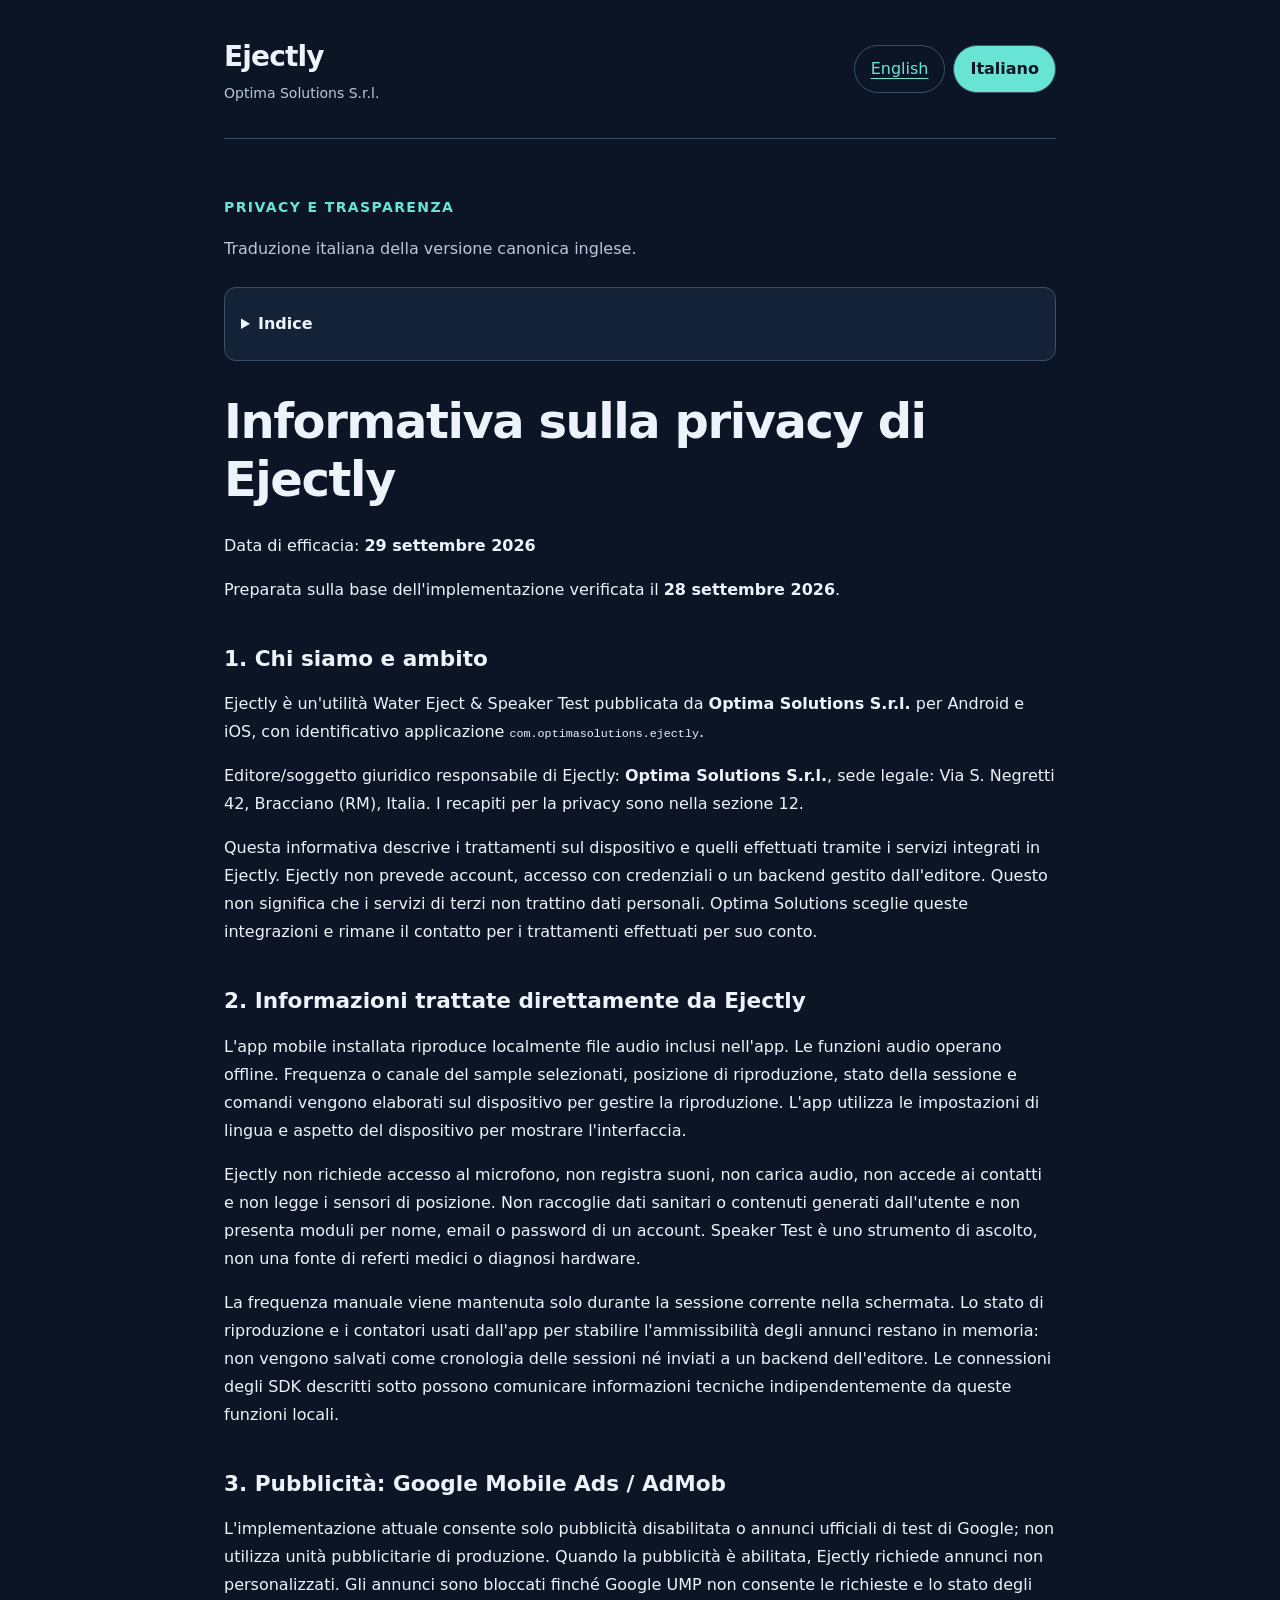
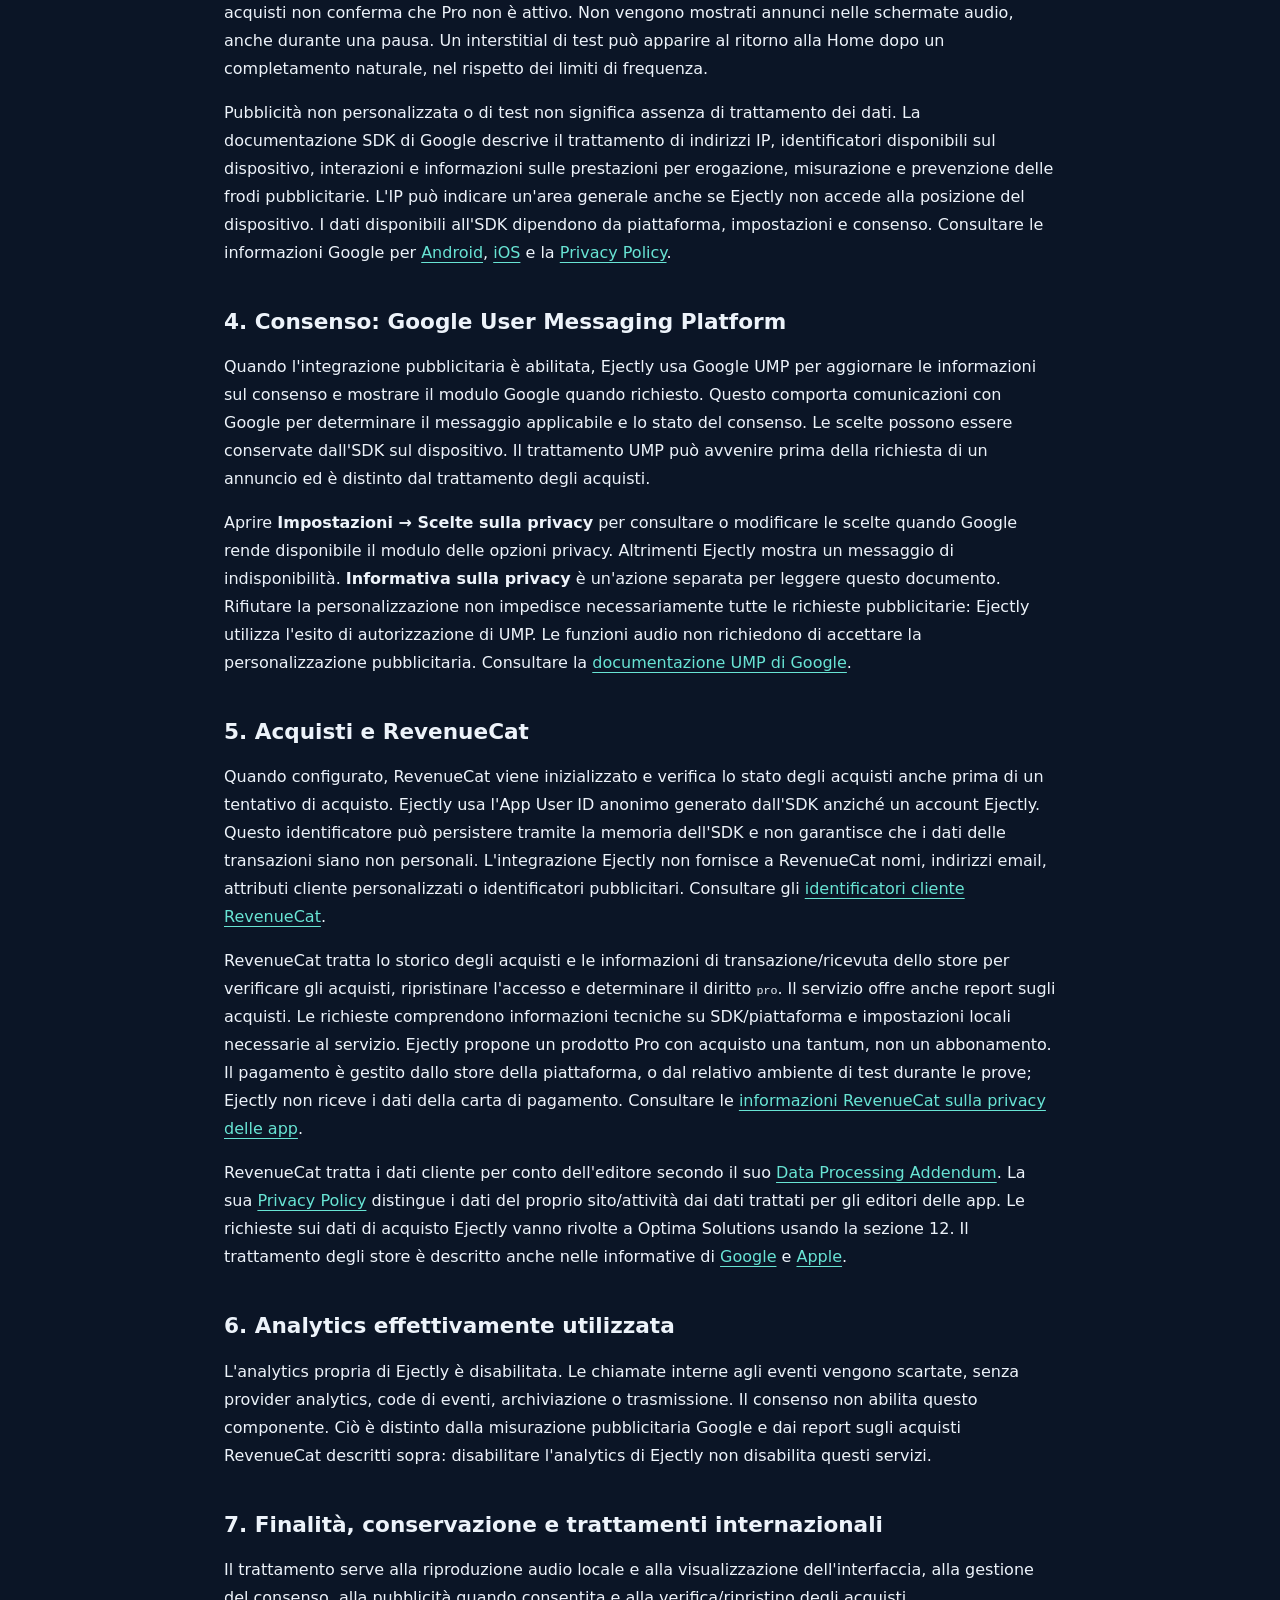
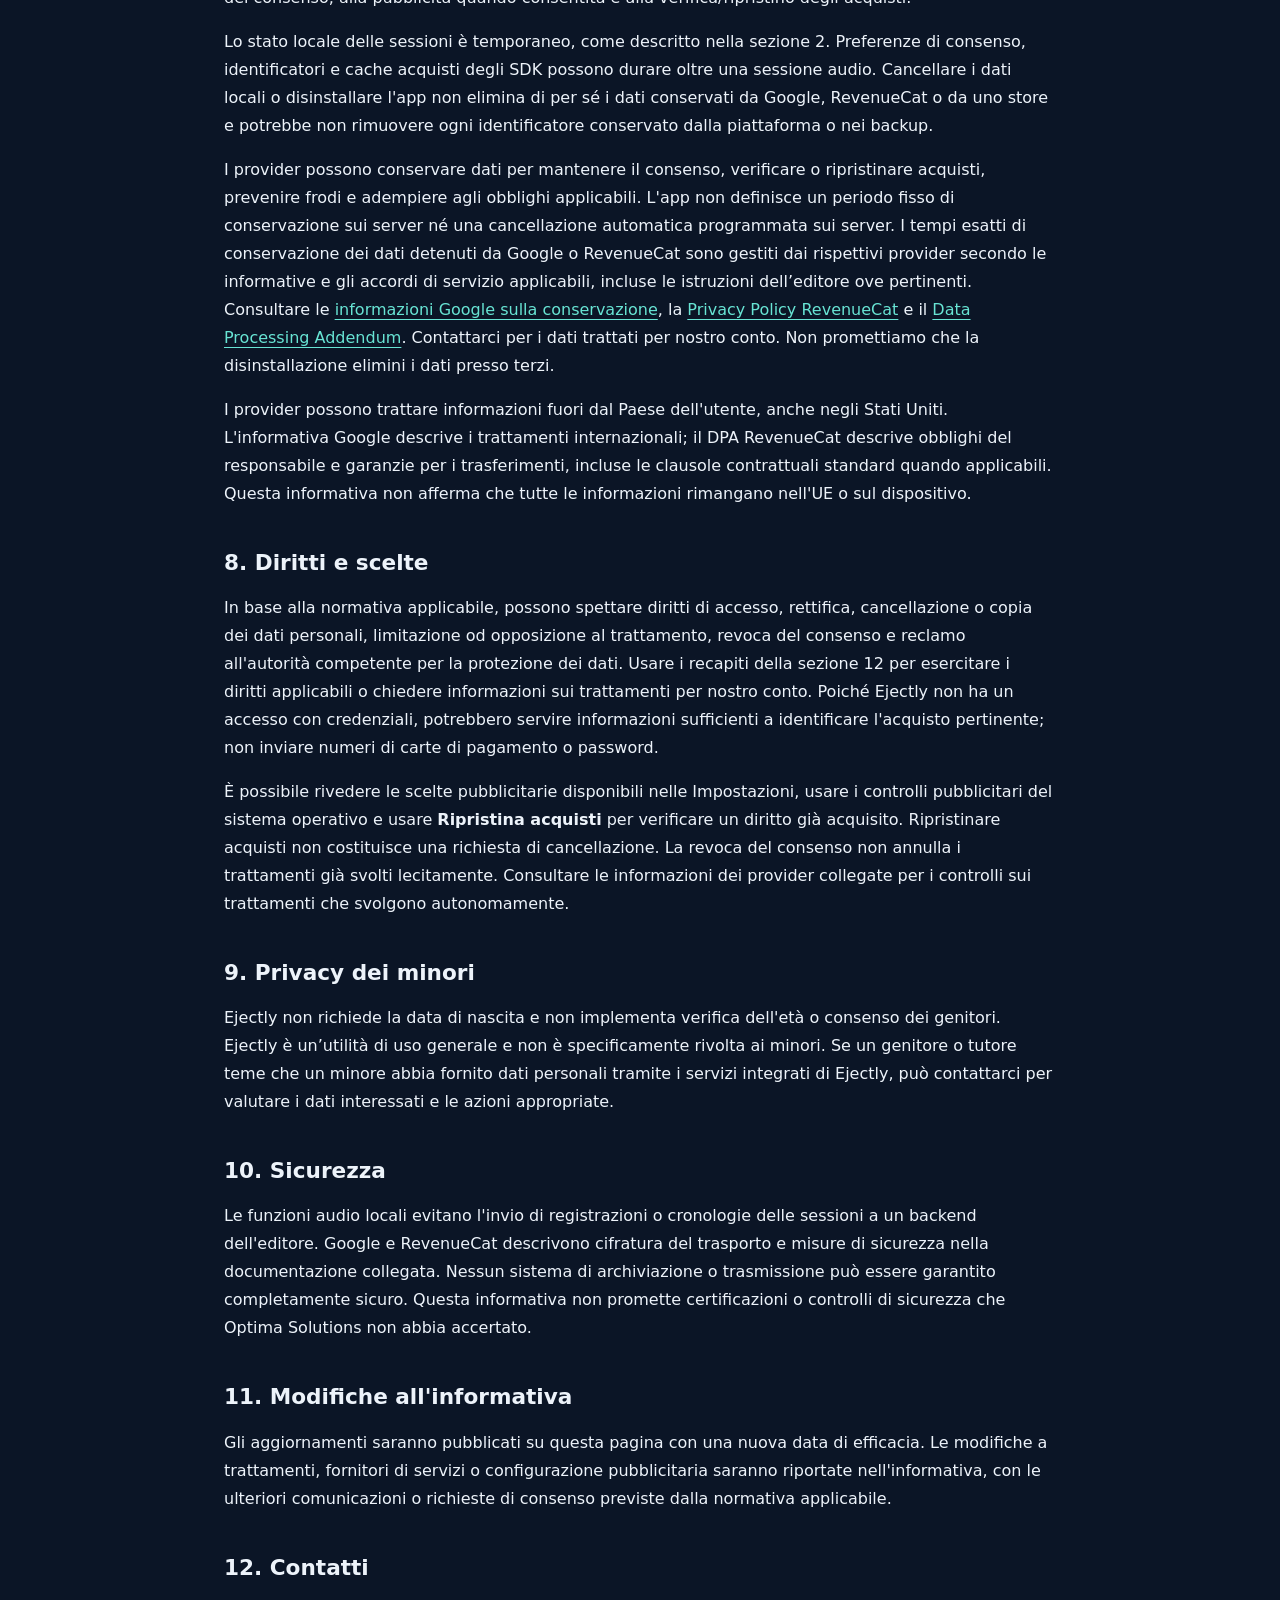
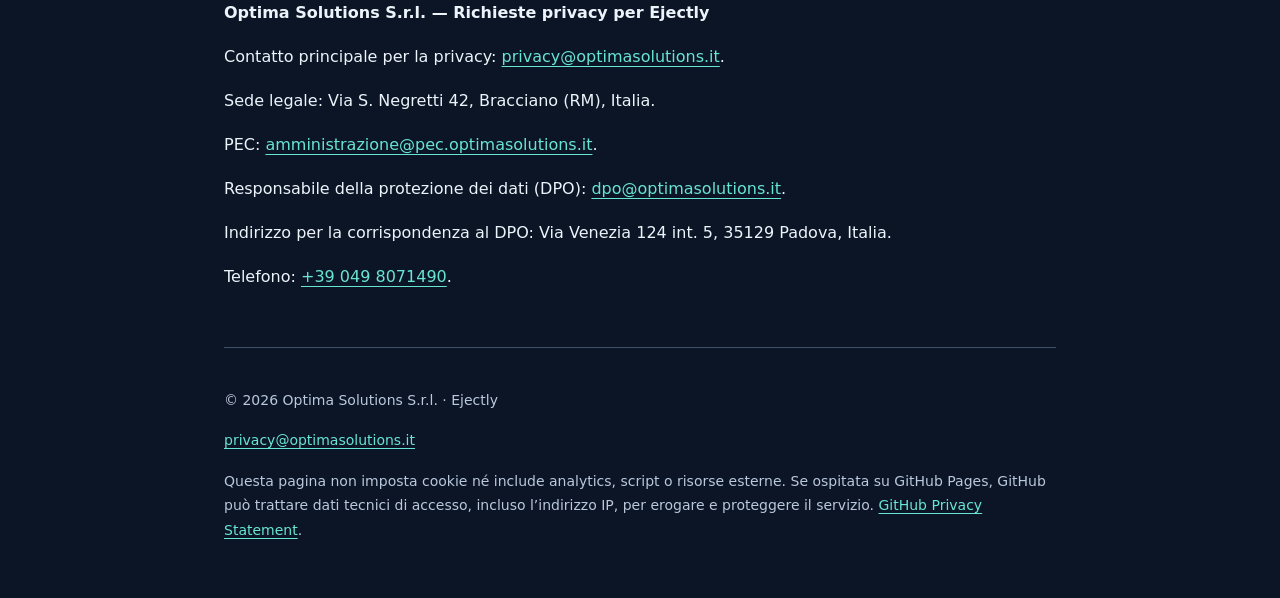
==== it/index.html @ e719842e "Initial Ejectly privacy policy" ====
<!doctype html>
<html lang="it">
<head>
  <meta charset="utf-8">
  <meta name="viewport" content="width=device-width, initial-scale=1">
  <meta name="referrer" content="no-referrer">
  <meta name="description" content="Ejectly — Informativa sulla privacy. Optima Solutions S.r.l.">
  <title>Informativa sulla privacy · Ejectly</title>
  <link rel="canonical" href="https://simonecampofranco82.github.io/app-001-ejectly/privacy/it/">
  <link rel="alternate" hreflang="en" href="https://simonecampofranco82.github.io/app-001-ejectly/privacy/">
  <link rel="alternate" hreflang="it" href="https://simonecampofranco82.github.io/app-001-ejectly/privacy/it/">
  <link rel="alternate" hreflang="x-default" href="https://simonecampofranco82.github.io/app-001-ejectly/privacy/">
  <link rel="stylesheet" href="../styles.css">
</head>
<body>
  <a class="skip" href="#policy">Vai al contenuto</a>
  <header>
    <div class="brand">Ejectly<span>Optima Solutions S.r.l.</span></div>
    <nav aria-label="Lingua">
      <a href="../" lang="en" hreflang="en">English</a>
      <a href="./" lang="it" hreflang="it" aria-current="page">Italiano</a>
    </nav>
  </header>
  <main id="policy" tabindex="-1">
    <p class="eyebrow">Privacy e trasparenza</p>
    <p class="language-note">Traduzione italiana della versione canonica inglese.</p>
    <details><summary>Indice</summary><ol><li><a href="#section-1">1. Chi siamo e ambito</a></li><li><a href="#section-2">2. Informazioni trattate direttamente da Ejectly</a></li><li><a href="#section-3">3. Pubblicità: Google Mobile Ads / AdMob</a></li><li><a href="#section-4">4. Consenso: Google User Messaging Platform</a></li><li><a href="#section-5">5. Acquisti e RevenueCat</a></li><li><a href="#section-6">6. Analytics effettivamente utilizzata</a></li><li><a href="#section-7">7. Finalità, conservazione e trattamenti internazionali</a></li><li><a href="#section-8">8. Diritti e scelte</a></li><li><a href="#section-9">9. Privacy dei minori</a></li><li><a href="#section-10">10. Sicurezza</a></li><li><a href="#section-11">11. Modifiche all'informativa</a></li><li><a href="#section-12">12. Contatti</a></li></ol></details>
    <article><h1>Informativa sulla privacy di Ejectly</h1>
<p>Data di efficacia: <strong>29 settembre 2026</strong></p>
<p>Preparata sulla base dell'implementazione verificata il <strong>28 settembre 2026</strong>.</p>
<h2 id="section-1">1. Chi siamo e ambito</h2>
<p>Ejectly è un'utilità Water Eject &amp; Speaker Test pubblicata da <strong>Optima Solutions S.r.l.</strong> per Android e iOS, con identificativo applicazione <code>com.optimasolutions.ejectly</code>.</p>
<p>Editore/soggetto giuridico responsabile di Ejectly: <strong>Optima Solutions S.r.l.</strong>, sede legale: Via S. Negretti 42, Bracciano (RM), Italia. I recapiti per la privacy sono nella sezione 12.</p>
<p>Questa informativa descrive i trattamenti sul dispositivo e quelli effettuati tramite i servizi integrati in Ejectly. Ejectly non prevede account, accesso con credenziali o un backend gestito dall'editore. Questo non significa che i servizi di terzi non trattino dati personali. Optima Solutions sceglie queste integrazioni e rimane il contatto per i trattamenti effettuati per suo conto.</p>
<h2 id="section-2">2. Informazioni trattate direttamente da Ejectly</h2>
<p>L'app mobile installata riproduce localmente file audio inclusi nell'app. Le funzioni audio operano offline. Frequenza o canale del sample selezionati, posizione di riproduzione, stato della sessione e comandi vengono elaborati sul dispositivo per gestire la riproduzione. L'app utilizza le impostazioni di lingua e aspetto del dispositivo per mostrare l'interfaccia.</p>
<p>Ejectly non richiede accesso al microfono, non registra suoni, non carica audio, non accede ai contatti e non legge i sensori di posizione. Non raccoglie dati sanitari o contenuti generati dall'utente e non presenta moduli per nome, email o password di un account. Speaker Test è uno strumento di ascolto, non una fonte di referti medici o diagnosi hardware.</p>
<p>La frequenza manuale viene mantenuta solo durante la sessione corrente nella schermata. Lo stato di riproduzione e i contatori usati dall'app per stabilire l'ammissibilità degli annunci restano in memoria: non vengono salvati come cronologia delle sessioni né inviati a un backend dell'editore. Le connessioni degli SDK descritti sotto possono comunicare informazioni tecniche indipendentemente da queste funzioni locali.</p>
<h2 id="section-3">3. Pubblicità: Google Mobile Ads / AdMob</h2>
<p>L'implementazione attuale consente solo pubblicità disabilitata o annunci ufficiali di test di Google; non utilizza unità pubblicitarie di produzione. Quando la pubblicità è abilitata, Ejectly richiede annunci non personalizzati. Gli annunci sono bloccati finché Google UMP non consente le richieste e lo stato degli acquisti non conferma che Pro non è attivo. Non vengono mostrati annunci nelle schermate audio, anche durante una pausa. Un interstitial di test può apparire al ritorno alla Home dopo un completamento naturale, nel rispetto dei limiti di frequenza.</p>
<p>Pubblicità non personalizzata o di test non significa assenza di trattamento dei dati. La documentazione SDK di Google descrive il trattamento di indirizzi IP, identificatori disponibili sul dispositivo, interazioni e informazioni sulle prestazioni per erogazione, misurazione e prevenzione delle frodi pubblicitarie. L'IP può indicare un'area generale anche se Ejectly non accede alla posizione del dispositivo. I dati disponibili all'SDK dipendono da piattaforma, impostazioni e consenso. Consultare le informazioni Google per <a href="https://developers.google.com/admob/android/privacy/play-data-disclosure">Android</a>, <a href="https://developers.google.com/admob/ios/privacy/data-disclosure">iOS</a> e la <a href="https://policies.google.com/privacy">Privacy Policy</a>.</p>
<h2 id="section-4">4. Consenso: Google User Messaging Platform</h2>
<p>Quando l'integrazione pubblicitaria è abilitata, Ejectly usa Google UMP per aggiornare le informazioni sul consenso e mostrare il modulo Google quando richiesto. Questo comporta comunicazioni con Google per determinare il messaggio applicabile e lo stato del consenso. Le scelte possono essere conservate dall'SDK sul dispositivo. Il trattamento UMP può avvenire prima della richiesta di un annuncio ed è distinto dal trattamento degli acquisti.</p>
<p>Aprire <strong>Impostazioni → Scelte sulla privacy</strong> per consultare o modificare le scelte quando Google rende disponibile il modulo delle opzioni privacy. Altrimenti Ejectly mostra un messaggio di indisponibilità. <strong>Informativa sulla privacy</strong> è un'azione separata per leggere questo documento. Rifiutare la personalizzazione non impedisce necessariamente tutte le richieste pubblicitarie: Ejectly utilizza l'esito di autorizzazione di UMP. Le funzioni audio non richiedono di accettare la personalizzazione pubblicitaria. Consultare la <a href="https://developers.google.com/admob/android/privacy">documentazione UMP di Google</a>.</p>
<h2 id="section-5">5. Acquisti e RevenueCat</h2>
<p>Quando configurato, RevenueCat viene inizializzato e verifica lo stato degli acquisti anche prima di un tentativo di acquisto. Ejectly usa l'App User ID anonimo generato dall'SDK anziché un account Ejectly. Questo identificatore può persistere tramite la memoria dell'SDK e non garantisce che i dati delle transazioni siano non personali. L'integrazione Ejectly non fornisce a RevenueCat nomi, indirizzi email, attributi cliente personalizzati o identificatori pubblicitari. Consultare gli <a href="https://www.revenuecat.com/docs/customers/identifying-customers">identificatori cliente RevenueCat</a>.</p>
<p>RevenueCat tratta lo storico degli acquisti e le informazioni di transazione/ricevuta dello store per verificare gli acquisti, ripristinare l'accesso e determinare il diritto <code>pro</code>. Il servizio offre anche report sugli acquisti. Le richieste comprendono informazioni tecniche su SDK/piattaforma e impostazioni locali necessarie al servizio. Ejectly propone un prodotto Pro con acquisto una tantum, non un abbonamento. Il pagamento è gestito dallo store della piattaforma, o dal relativo ambiente di test durante le prove; Ejectly non riceve i dati della carta di pagamento. Consultare le <a href="https://www.revenuecat.com/docs/platform-resources/apple-platform-resources/apple-app-privacy">informazioni RevenueCat sulla privacy delle app</a>.</p>
<p>RevenueCat tratta i dati cliente per conto dell'editore secondo il suo <a href="https://www.revenuecat.com/dpa">Data Processing Addendum</a>. La sua <a href="https://www.revenuecat.com/privacy">Privacy Policy</a> distingue i dati del proprio sito/attività dai dati trattati per gli editori delle app. Le richieste sui dati di acquisto Ejectly vanno rivolte a Optima Solutions usando la sezione 12. Il trattamento degli store è descritto anche nelle informative di <a href="https://policies.google.com/privacy">Google</a> e <a href="https://www.apple.com/legal/privacy/">Apple</a>.</p>
<h2 id="section-6">6. Analytics effettivamente utilizzata</h2>
<p>L'analytics propria di Ejectly è disabilitata. Le chiamate interne agli eventi vengono scartate, senza provider analytics, code di eventi, archiviazione o trasmissione. Il consenso non abilita questo componente. Ciò è distinto dalla misurazione pubblicitaria Google e dai report sugli acquisti RevenueCat descritti sopra: disabilitare l'analytics di Ejectly non disabilita questi servizi.</p>
<h2 id="section-7">7. Finalità, conservazione e trattamenti internazionali</h2>
<p>Il trattamento serve alla riproduzione audio locale e alla visualizzazione dell'interfaccia, alla gestione del consenso, alla pubblicità quando consentita e alla verifica/ripristino degli acquisti.</p>
<p>Lo stato locale delle sessioni è temporaneo, come descritto nella sezione 2. Preferenze di consenso, identificatori e cache acquisti degli SDK possono durare oltre una sessione audio. Cancellare i dati locali o disinstallare l'app non elimina di per sé i dati conservati da Google, RevenueCat o da uno store e potrebbe non rimuovere ogni identificatore conservato dalla piattaforma o nei backup.</p>
<p>I provider possono conservare dati per mantenere il consenso, verificare o ripristinare acquisti, prevenire frodi e adempiere agli obblighi applicabili. L'app non definisce un periodo fisso di conservazione sui server né una cancellazione automatica programmata sui server. I tempi esatti di conservazione dei dati detenuti da Google o RevenueCat sono gestiti dai rispettivi provider secondo le informative e gli accordi di servizio applicabili, incluse le istruzioni dell’editore ove pertinenti. Consultare le <a href="https://policies.google.com/technologies/retention">informazioni Google sulla conservazione</a>, la <a href="https://www.revenuecat.com/privacy">Privacy Policy RevenueCat</a> e il <a href="https://www.revenuecat.com/dpa">Data Processing Addendum</a>. Contattarci per i dati trattati per nostro conto. Non promettiamo che la disinstallazione elimini i dati presso terzi.</p>
<p>I provider possono trattare informazioni fuori dal Paese dell'utente, anche negli Stati Uniti. L'informativa Google descrive i trattamenti internazionali; il DPA RevenueCat descrive obblighi del responsabile e garanzie per i trasferimenti, incluse le clausole contrattuali standard quando applicabili. Questa informativa non afferma che tutte le informazioni rimangano nell'UE o sul dispositivo.</p>
<h2 id="section-8">8. Diritti e scelte</h2>
<p>In base alla normativa applicabile, possono spettare diritti di accesso, rettifica, cancellazione o copia dei dati personali, limitazione od opposizione al trattamento, revoca del consenso e reclamo all'autorità competente per la protezione dei dati. Usare i recapiti della sezione 12 per esercitare i diritti applicabili o chiedere informazioni sui trattamenti per nostro conto. Poiché Ejectly non ha un accesso con credenziali, potrebbero servire informazioni sufficienti a identificare l'acquisto pertinente; non inviare numeri di carte di pagamento o password.</p>
<p>È possibile rivedere le scelte pubblicitarie disponibili nelle Impostazioni, usare i controlli pubblicitari del sistema operativo e usare <strong>Ripristina acquisti</strong> per verificare un diritto già acquisito. Ripristinare acquisti non costituisce una richiesta di cancellazione. La revoca del consenso non annulla i trattamenti già svolti lecitamente. Consultare le informazioni dei provider collegate per i controlli sui trattamenti che svolgono autonomamente.</p>
<h2 id="section-9">9. Privacy dei minori</h2>
<p>Ejectly non richiede la data di nascita e non implementa verifica dell'età o consenso dei genitori. Ejectly è un’utilità di uso generale e non è specificamente rivolta ai minori. Se un genitore o tutore teme che un minore abbia fornito dati personali tramite i servizi integrati di Ejectly, può contattarci per valutare i dati interessati e le azioni appropriate.</p>
<h2 id="section-10">10. Sicurezza</h2>
<p>Le funzioni audio locali evitano l'invio di registrazioni o cronologie delle sessioni a un backend dell'editore. Google e RevenueCat descrivono cifratura del trasporto e misure di sicurezza nella documentazione collegata. Nessun sistema di archiviazione o trasmissione può essere garantito completamente sicuro. Questa informativa non promette certificazioni o controlli di sicurezza che Optima Solutions non abbia accertato.</p>
<h2 id="section-11">11. Modifiche all'informativa</h2>
<p>Gli aggiornamenti saranno pubblicati su questa pagina con una nuova data di efficacia. Le modifiche a trattamenti, fornitori di servizi o configurazione pubblicitaria saranno riportate nell'informativa, con le ulteriori comunicazioni o richieste di consenso previste dalla normativa applicabile.</p>
<h2 id="section-12">12. Contatti</h2>
<p><strong>Optima Solutions S.r.l. — Richieste privacy per Ejectly</strong></p>
<p>Contatto principale per la privacy: <a href="mailto:privacy@optimasolutions.it">privacy@optimasolutions.it</a>.</p>
<p>Sede legale: Via S. Negretti 42, Bracciano (RM), Italia.</p>
<p>PEC: <a href="mailto:amministrazione@pec.optimasolutions.it">amministrazione@pec.optimasolutions.it</a>.</p>
<p>Responsabile della protezione dei dati (DPO): <a href="mailto:dpo@optimasolutions.it">dpo@optimasolutions.it</a>.</p>
<p>Indirizzo per la corrispondenza al DPO: Via Venezia 124 int. 5, 35129 Padova, Italia.</p>
<p>Telefono: <a href="tel:+390498071490">+39 049 8071490</a>.</p></article>
  </main>
  <footer>
    <p>© 2026 Optima Solutions S.r.l. · Ejectly</p>
    <p><a href="mailto:privacy@optimasolutions.it">privacy@optimasolutions.it</a></p>
    <p>Questa pagina non imposta cookie né include analytics, script o risorse esterne. Se ospitata su GitHub Pages, GitHub può trattare dati tecnici di accesso, incluso l’indirizzo IP, per erogare e proteggere il servizio. <a href="https://docs.github.com/en/site-policy/privacy-policies/github-general-privacy-statement">GitHub Privacy Statement</a>.</p>
  </footer>
</body>
</html>
---- styles.css ----
:root { color-scheme: dark; --bg: #0b1526; --surface: #142238; --text: #edf3fa; --muted: #b9c8dc; --accent: #68e4d4; --border: #3b506a; }
* { box-sizing: border-box; }
html { font: 100%/1.75 system-ui, -apple-system, BlinkMacSystemFont, "Segoe UI", sans-serif; }
body { margin: 0; background: var(--bg); color: var(--text); }
header, main, footer { width: min(100% - 2rem, 52rem); margin-inline: auto; }
header { padding-block: 2rem; display: flex; flex-wrap: wrap; align-items: center; justify-content: space-between; gap: 1.5rem; border-bottom: 1px solid var(--border); }
.brand { font-size: 1.75rem; font-weight: 750; letter-spacing: -.03em; }
.brand span { display: block; font-size: .875rem; color: var(--muted); font-weight: 400; letter-spacing: normal; }
nav { display: flex; flex-wrap: wrap; gap: .5rem; }
nav a { display: inline-flex; align-items: center; min-height: 3rem; padding: .5rem 1rem; border: 1px solid var(--border); border-radius: 999px; }
nav a[aria-current] { background: var(--accent); color: var(--bg); font-weight: 700; text-decoration: none; }
a { color: var(--accent); text-underline-offset: .22em; overflow-wrap: anywhere; }
a:hover { text-decoration-thickness: .15em; }
:focus-visible { outline: 3px solid var(--accent); outline-offset: 5px; }
main { padding-block: 2.5rem; }
.eyebrow { color: var(--accent); font-size: .875rem; font-weight: 700; letter-spacing: .1em; text-transform: uppercase; }
.language-note { color: var(--muted); }
h1 { font-size: clamp(2rem, 6vw, 3rem); line-height: 1.2; letter-spacing: -.03em; margin-block: 2rem 1.5rem; }
h2 { font-size: 1.35rem; line-height: 1.4; margin-block: 2.5rem 1rem; scroll-margin-top: 1rem; }
p { margin-block: 1rem; overflow-wrap: anywhere; }
code { font-size: .9em; overflow-wrap: anywhere; }
details { margin-block: 1.5rem; padding: .75rem 1rem; border: 1px solid var(--border); border-radius: .75rem; background: var(--surface); }
summary { cursor: pointer; min-height: 3rem; padding-block: .6rem; font-weight: 650; }
ol { list-style: none; padding: 0; }
li a { display: block; padding-block: .5rem; min-height: 3rem; }
footer { border-top: 1px solid var(--border); padding-block: 1.5rem 2.5rem; color: var(--muted); font-size: .875rem; }
.skip { position: absolute; left: 1rem; top: -10rem; padding: .75rem; background: var(--bg); }
.skip:focus { top: 1rem; }
@media print { :root { --bg: #fff; --text: #111; --muted: #333; --accent: #125c55; --border: #aaa; } header nav, details, .skip { display: none; } header, main, footer { width: 100%; } }
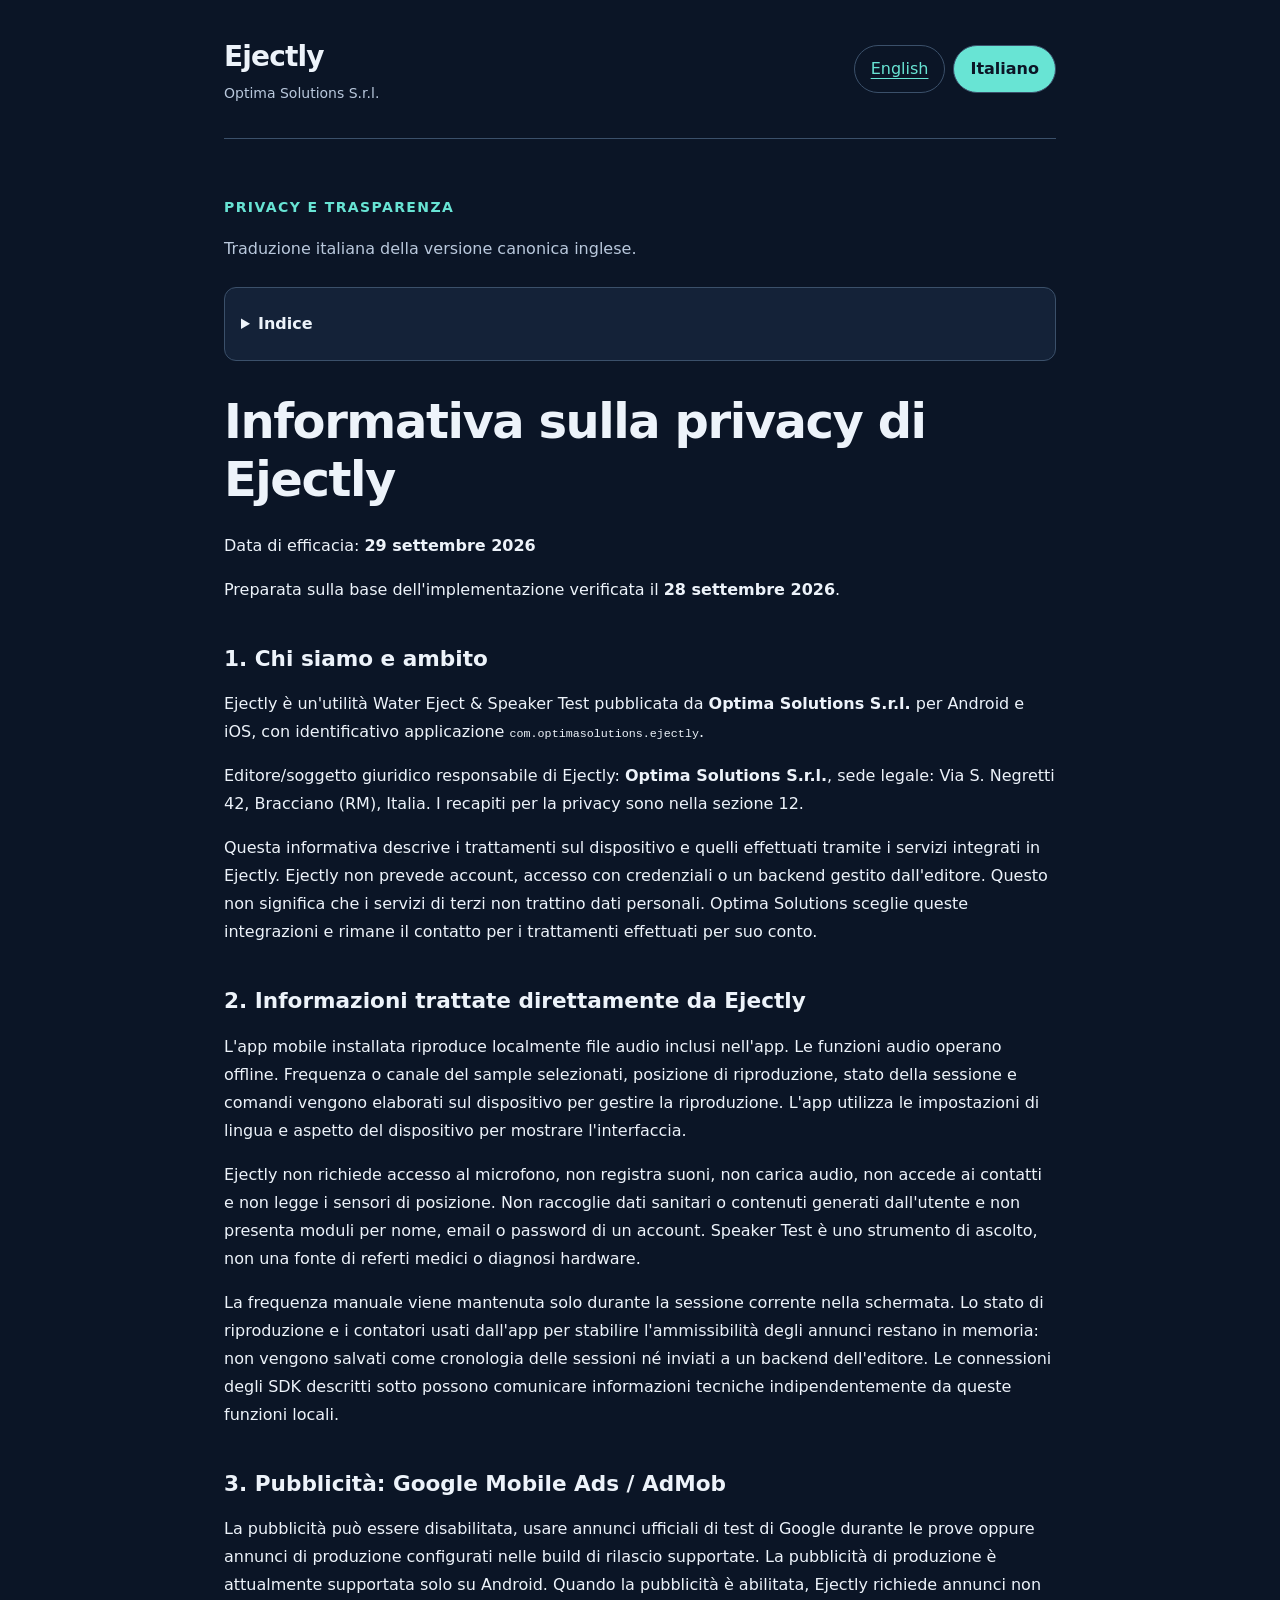
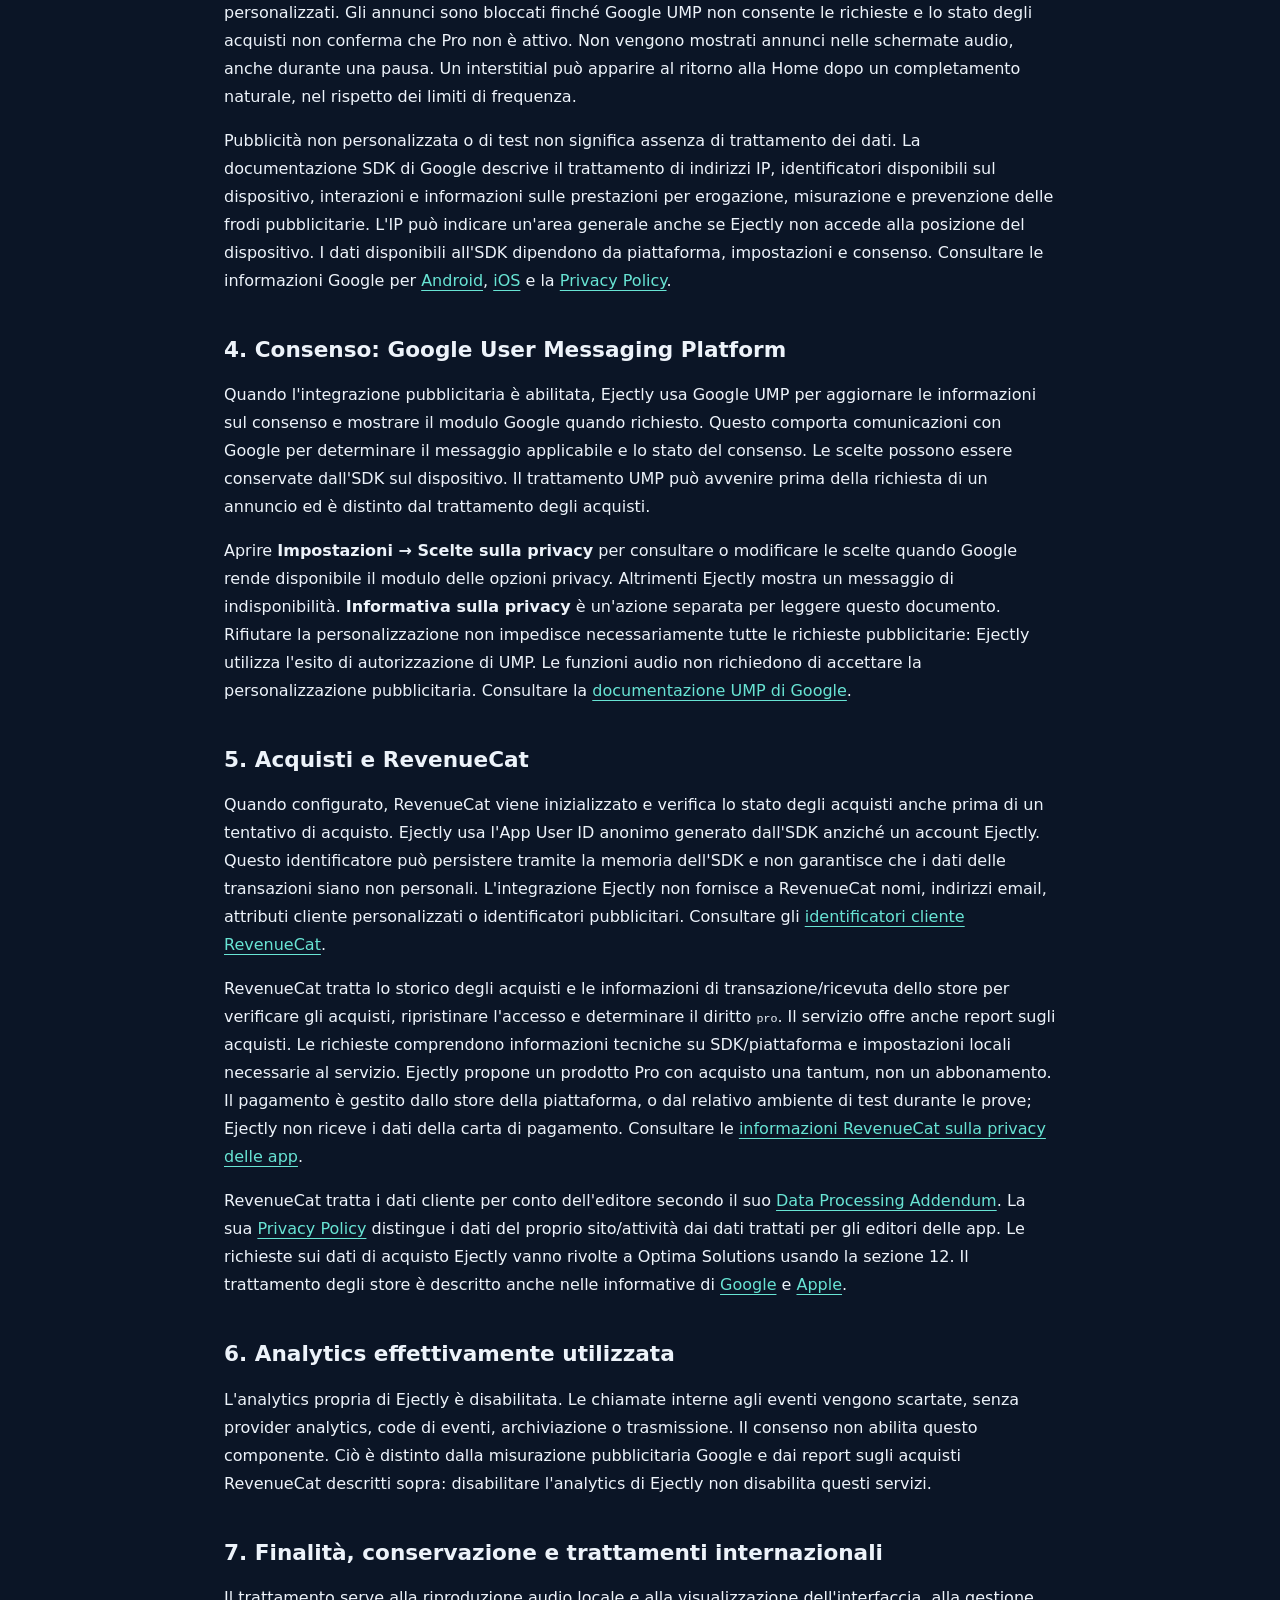
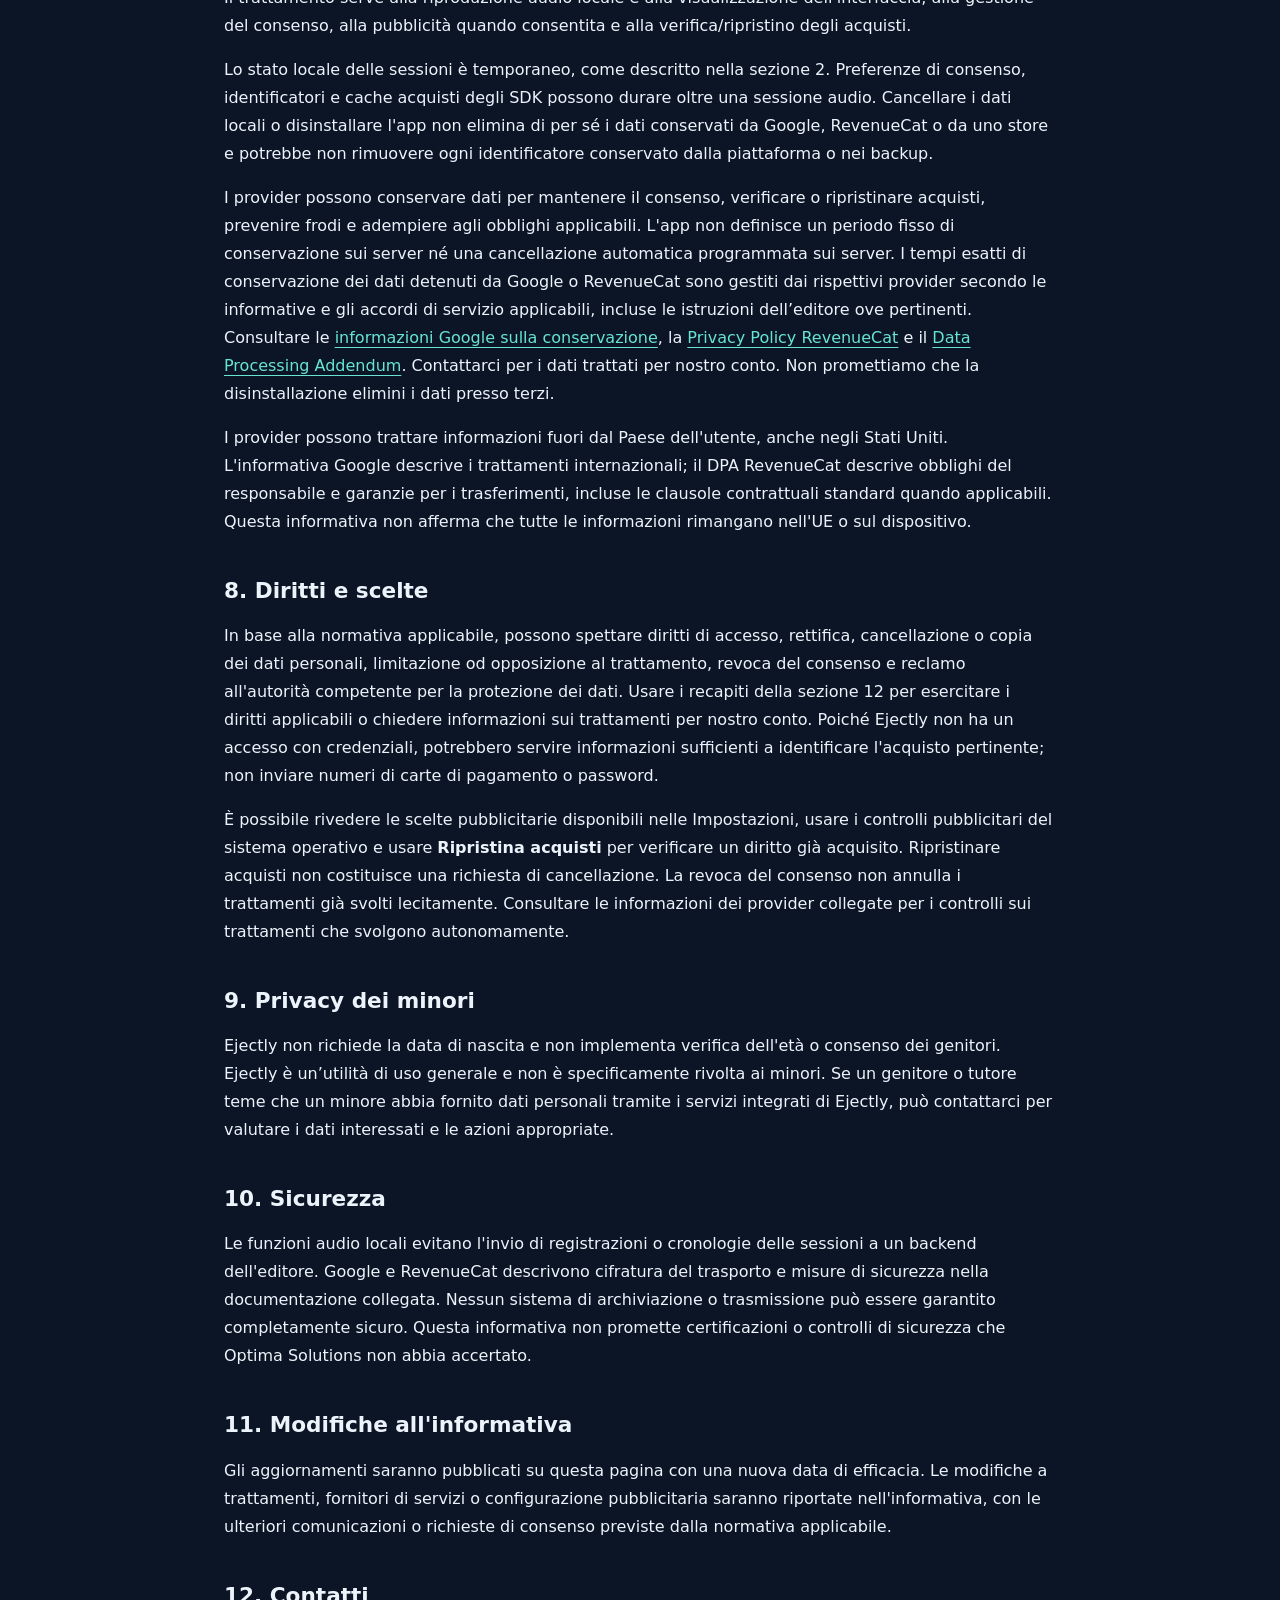
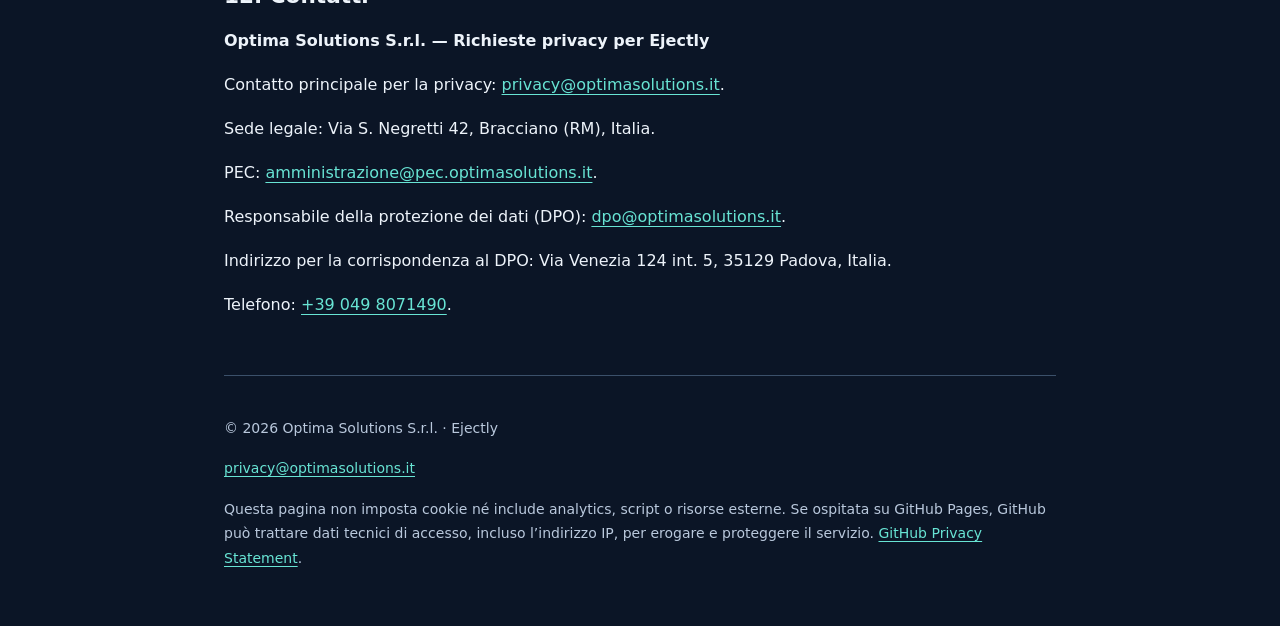
==== commit b9e06ccb: "docs: sync privacy policy with Android production advertising" ====
--- a/it/index.html
+++ b/it/index.html
@@ -6,10 +6,10 @@
   <meta name="referrer" content="no-referrer">
   <meta name="description" content="Ejectly — Informativa sulla privacy. Optima Solutions S.r.l.">
   <title>Informativa sulla privacy · Ejectly</title>
-  <link rel="canonical" href="https://simonecampofranco82.github.io/app-001-ejectly/privacy/it/">
-  <link rel="alternate" hreflang="en" href="https://simonecampofranco82.github.io/app-001-ejectly/privacy/">
-  <link rel="alternate" hreflang="it" href="https://simonecampofranco82.github.io/app-001-ejectly/privacy/it/">
-  <link rel="alternate" hreflang="x-default" href="https://simonecampofranco82.github.io/app-001-ejectly/privacy/">
+  <link rel="canonical" href="https://simonecampofranco82.github.io/ejectly-privacy/it/">
+  <link rel="alternate" hreflang="en" href="https://simonecampofranco82.github.io/ejectly-privacy/">
+  <link rel="alternate" hreflang="it" href="https://simonecampofranco82.github.io/ejectly-privacy/it/">
+  <link rel="alternate" hreflang="x-default" href="https://simonecampofranco82.github.io/ejectly-privacy/">
   <link rel="stylesheet" href="../styles.css">
 </head>
 <body>
@@ -37,7 +37,7 @@
 <p>Ejectly non richiede accesso al microfono, non registra suoni, non carica audio, non accede ai contatti e non legge i sensori di posizione. Non raccoglie dati sanitari o contenuti generati dall'utente e non presenta moduli per nome, email o password di un account. Speaker Test è uno strumento di ascolto, non una fonte di referti medici o diagnosi hardware.</p>
 <p>La frequenza manuale viene mantenuta solo durante la sessione corrente nella schermata. Lo stato di riproduzione e i contatori usati dall'app per stabilire l'ammissibilità degli annunci restano in memoria: non vengono salvati come cronologia delle sessioni né inviati a un backend dell'editore. Le connessioni degli SDK descritti sotto possono comunicare informazioni tecniche indipendentemente da queste funzioni locali.</p>
 <h2 id="section-3">3. Pubblicità: Google Mobile Ads / AdMob</h2>
-<p>L'implementazione attuale consente solo pubblicità disabilitata o annunci ufficiali di test di Google; non utilizza unità pubblicitarie di produzione. Quando la pubblicità è abilitata, Ejectly richiede annunci non personalizzati. Gli annunci sono bloccati finché Google UMP non consente le richieste e lo stato degli acquisti non conferma che Pro non è attivo. Non vengono mostrati annunci nelle schermate audio, anche durante una pausa. Un interstitial di test può apparire al ritorno alla Home dopo un completamento naturale, nel rispetto dei limiti di frequenza.</p>
+<p>La pubblicità può essere disabilitata, usare annunci ufficiali di test di Google durante le prove oppure annunci di produzione configurati nelle build di rilascio supportate. La pubblicità di produzione è attualmente supportata solo su Android. Quando la pubblicità è abilitata, Ejectly richiede annunci non personalizzati. Gli annunci sono bloccati finché Google UMP non consente le richieste e lo stato degli acquisti non conferma che Pro non è attivo. Non vengono mostrati annunci nelle schermate audio, anche durante una pausa. Un interstitial può apparire al ritorno alla Home dopo un completamento naturale, nel rispetto dei limiti di frequenza.</p>
 <p>Pubblicità non personalizzata o di test non significa assenza di trattamento dei dati. La documentazione SDK di Google descrive il trattamento di indirizzi IP, identificatori disponibili sul dispositivo, interazioni e informazioni sulle prestazioni per erogazione, misurazione e prevenzione delle frodi pubblicitarie. L'IP può indicare un'area generale anche se Ejectly non accede alla posizione del dispositivo. I dati disponibili all'SDK dipendono da piattaforma, impostazioni e consenso. Consultare le informazioni Google per <a href="https://developers.google.com/admob/android/privacy/play-data-disclosure">Android</a>, <a href="https://developers.google.com/admob/ios/privacy/data-disclosure">iOS</a> e la <a href="https://policies.google.com/privacy">Privacy Policy</a>.</p>
 <h2 id="section-4">4. Consenso: Google User Messaging Platform</h2>
 <p>Quando l'integrazione pubblicitaria è abilitata, Ejectly usa Google UMP per aggiornare le informazioni sul consenso e mostrare il modulo Google quando richiesto. Questo comporta comunicazioni con Google per determinare il messaggio applicabile e lo stato del consenso. Le scelte possono essere conservate dall'SDK sul dispositivo. Il trattamento UMP può avvenire prima della richiesta di un annuncio ed è distinto dal trattamento degli acquisti.</p>
